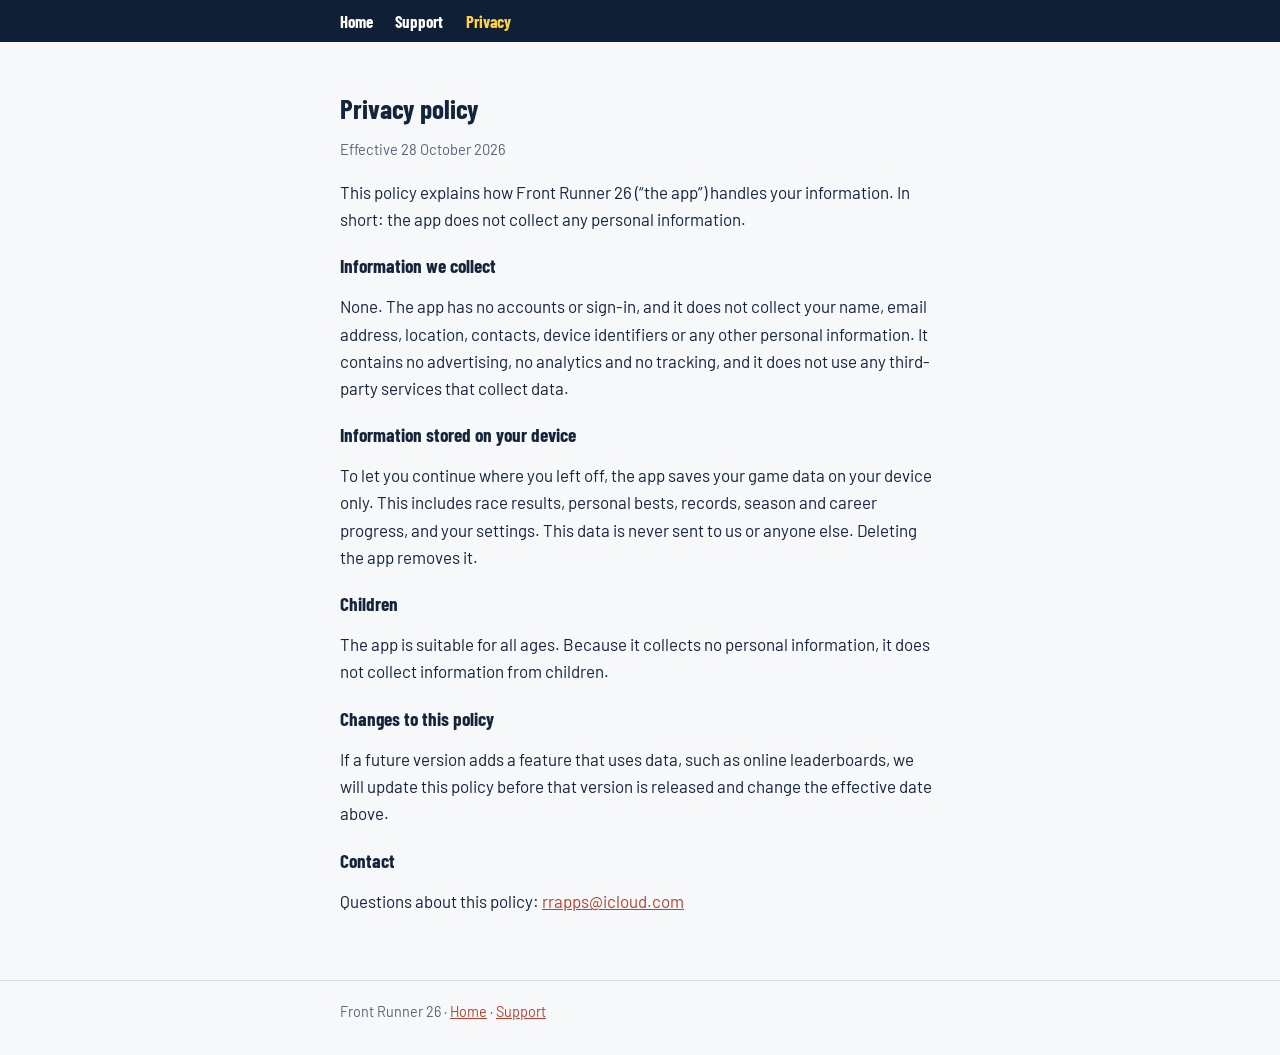
==== privacy.html @ e6a7a44d "Add files via upload" ====
<!doctype html>
<html lang="en-GB">
<head>
<meta charset="utf-8">
<meta name="viewport" content="width=device-width, initial-scale=1">
<title>Privacy policy: Front Runner 26</title>
<link rel="preconnect" href="https://fonts.googleapis.com"><link rel="preconnect" href="https://fonts.gstatic.com" crossorigin>
<link href="https://fonts.googleapis.com/css2?family=Barlow:wght@400;600&family=Barlow+Condensed:wght@700;800&display=swap" rel="stylesheet">
<link rel="stylesheet" href="style.css">
</head>
<body>
<nav aria-label="Site"><div class="wrap"><a href="./">Home</a><a href="support.html">Support</a><a href="privacy.html" aria-current="page">Privacy</a></div></nav>
<main><div class="wrap">
  <h2>Privacy policy</h2>
  <p class="meta">Effective 28 October 2026</p>
  <p>This policy explains how Front Runner 26 (“the app”) handles your information. In short: the app does not collect any personal information.</p>

  <h3>Information we collect</h3>
  <p>None. The app has no accounts or sign-in, and it does not collect your name, email address, location, contacts, device identifiers or any other personal information. It contains no advertising, no analytics and no tracking, and it does not use any third-party services that collect data.</p>

  <h3>Information stored on your device</h3>
  <p>To let you continue where you left off, the app saves your game data on your device only. This includes race results, personal bests, records, season and career progress, and your settings. This data is never sent to us or anyone else. Deleting the app removes it.</p>

  <h3>Children</h3>
  <p>The app is suitable for all ages. Because it collects no personal information, it does not collect information from children.</p>

  <h3>Changes to this policy</h3>
  <p>If a future version adds a feature that uses data, such as online leaderboards, we will update this policy before that version is released and change the effective date above.</p>

  <h3>Contact</h3>
  <p>Questions about this policy: <a href="mailto:rrapps@icloud.com">rrapps@icloud.com</a></p>
</div></main>
<footer><div class="wrap">Front Runner 26 · <a href="./">Home</a> · <a href="support.html">Support</a></div></footer>
</body>
</html>
---- style.css ----
/* Front Runner 26: shared styles for the website */
:root{
  --night:#0e1f36; --track:#b8402f; --lane:#f7f7f2; --line:#ffffff; --gold:#ffd23f; --ink:#14243b; --muted:#56657a; --paper:#f7f8fa; --rule:#d9dee6;
  color-scheme:light;
}
@media (prefers-color-scheme:dark){ :root{ --ink:#e8eef6; --muted:#a3b1c4; --paper:#0e1f36; --rule:#2a3d5a; color-scheme:dark; } }
*{box-sizing:border-box}
html{-webkit-text-size-adjust:100%}
body{margin:0;background:var(--paper);color:var(--ink);font:400 1.06rem/1.6 "Barlow",system-ui,-apple-system,"Segoe UI",Roboto,sans-serif}
a{color:var(--track)} @media (prefers-color-scheme:dark){ a{color:var(--gold)} }
a:focus-visible{outline:3px solid var(--gold);outline-offset:2px;border-radius:3px}
.wrap{max-width:40rem;margin:0 auto;padding:0 1.25rem}
h1,h2,h3{font-family:"Barlow Condensed","Arial Narrow",sans-serif;line-height:1.1;margin:0}
h2{font-size:1.7rem;font-weight:700;margin:2.2rem 0 .5rem}
h3{font-size:1.2rem;font-weight:700;margin:1.4rem 0 .3rem}
p,li{max-width:62ch}
/* the track: eight lanes with the title painted across them */
.track{position:relative;background:var(--track);color:var(--line);padding:2.4rem 0 2rem;overflow:hidden}
.track::before{content:"";position:absolute;inset:0;background:repeating-linear-gradient(180deg,transparent 0,transparent calc(12.5% - 2px),rgba(255,255,255,.85) calc(12.5% - 2px),rgba(255,255,255,.85) 12.5%);pointer-events:none}
.track::after{content:"";position:absolute;top:0;bottom:0;right:12%;width:14px;background:repeating-linear-gradient(180deg,#fff 0 14px,#111 14px 28px);opacity:.9}
.lanes{position:absolute;left:.6rem;top:0;bottom:0;display:flex;flex-direction:column;justify-content:space-around;font:700 .85rem "Barlow Condensed",sans-serif;opacity:.9}
.track .wrap{position:relative}
.title{font-size:clamp(3.2rem,15vw,6.4rem);font-weight:800;letter-spacing:.01em;line-height:.9;text-shadow:0 2px 0 rgba(0,0,0,.18)}
.title span{display:block;color:var(--gold)}
.strap{font:600 1.15rem/1.4 "Barlow",sans-serif;margin:.9rem 0 0;max-width:30ch}
nav{background:var(--night);}
nav .wrap{display:flex;gap:1.4rem;padding-top:.7rem;padding-bottom:.7rem}
nav a{color:#fff;text-decoration:none;font:700 1.05rem "Barlow Condensed",sans-serif}
nav a[aria-current]{color:var(--gold)}
main{padding:1rem 0 3rem}
.events{display:grid;grid-template-columns:repeat(auto-fit,minmax(9.5rem,1fr));gap:.6rem;padding:0;list-style:none;margin:.8rem 0 0}
.events li{border-left:4px solid var(--track);padding:.25rem 0 .25rem .7rem}
.events b{display:block;font:700 1.15rem "Barlow Condensed",sans-serif}
.events span{color:var(--muted);font-size:.92rem}
.soon{display:inline-block;margin-top:1.6rem;padding:.7rem 1.1rem;border:2px solid var(--ink);border-radius:10px;font:700 1.05rem "Barlow Condensed",sans-serif}
.meta{color:var(--muted);font-size:.92rem}
footer{border-top:1px solid var(--rule);padding:1.2rem 0 2rem;color:var(--muted);font-size:.9rem}
dl dt{font-weight:700;margin-top:1rem} dl dd{margin:.2rem 0 0}
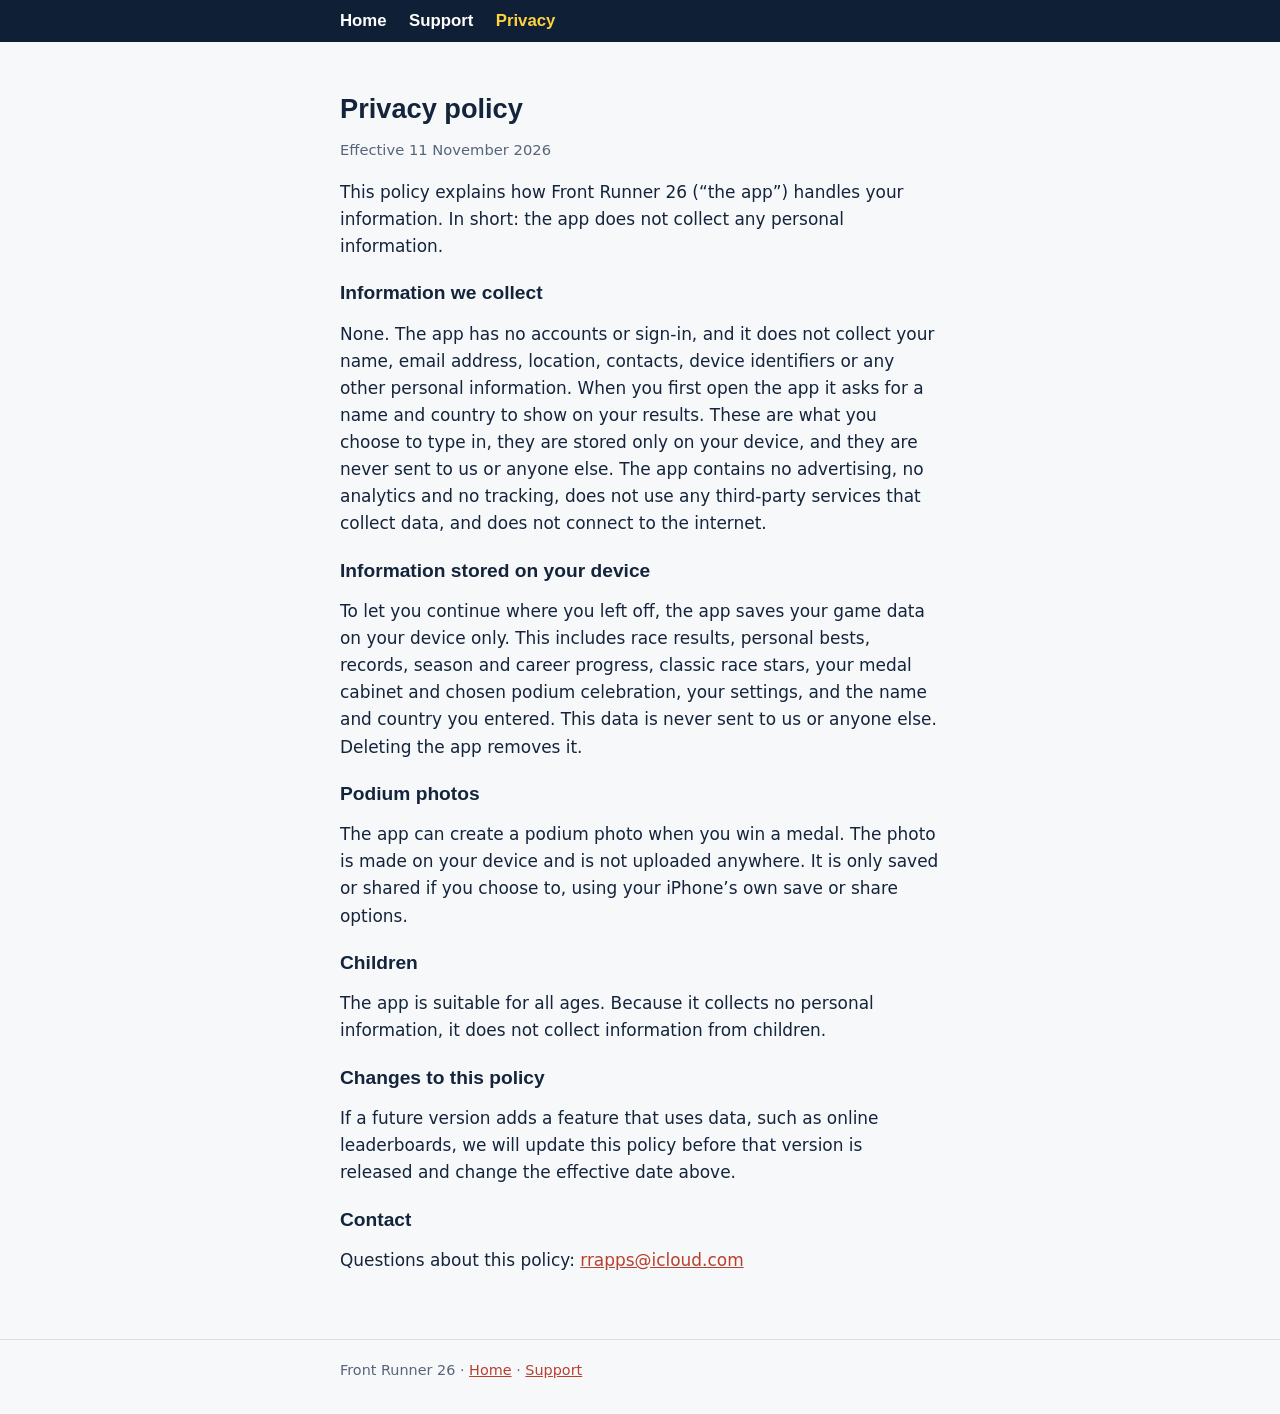
==== commit 08194743: "Add files via upload" ====
--- a/privacy.html
+++ b/privacy.html
@@ -4,22 +4,23 @@
 <meta charset="utf-8">
 <meta name="viewport" content="width=device-width, initial-scale=1">
 <title>Privacy policy: Front Runner 26</title>
-<link rel="preconnect" href="https://fonts.googleapis.com"><link rel="preconnect" href="https://fonts.gstatic.com" crossorigin>
-<link href="https://fonts.googleapis.com/css2?family=Barlow:wght@400;600&family=Barlow+Condensed:wght@700;800&display=swap" rel="stylesheet">
 <link rel="stylesheet" href="style.css">
 </head>
 <body>
 <nav aria-label="Site"><div class="wrap"><a href="./">Home</a><a href="support.html">Support</a><a href="privacy.html" aria-current="page">Privacy</a></div></nav>
 <main><div class="wrap">
   <h2>Privacy policy</h2>
-  <p class="meta">Effective 28 October 2026</p>
-  <p>This policy explains how Front Runner 26 (“the app”) handles your information. In short: the app does not collect any personal information.</p>
+  <p class="meta">Effective 11 November 2026</p>
+  <p>This policy explains how Front Runner 26 (&ldquo;the app&rdquo;) handles your information. In short: the app does not collect any personal information.</p>
 
   <h3>Information we collect</h3>
-  <p>None. The app has no accounts or sign-in, and it does not collect your name, email address, location, contacts, device identifiers or any other personal information. It contains no advertising, no analytics and no tracking, and it does not use any third-party services that collect data.</p>
+  <p>None. The app has no accounts or sign-in, and it does not collect your name, email address, location, contacts, device identifiers or any other personal information. When you first open the app it asks for a name and country to show on your results. These are what you choose to type in, they are stored only on your device, and they are never sent to us or anyone else. The app contains no advertising, no analytics and no tracking, does not use any third-party services that collect data, and does not connect to the internet.</p>
 
   <h3>Information stored on your device</h3>
-  <p>To let you continue where you left off, the app saves your game data on your device only. This includes race results, personal bests, records, season and career progress, and your settings. This data is never sent to us or anyone else. Deleting the app removes it.</p>
+  <p>To let you continue where you left off, the app saves your game data on your device only. This includes race results, personal bests, records, season and career progress, classic race stars, your medal cabinet and chosen podium celebration, your settings, and the name and country you entered. This data is never sent to us or anyone else. Deleting the app removes it.</p>
+
+  <h3>Podium photos</h3>
+  <p>The app can create a podium photo when you win a medal. The photo is made on your device and is not uploaded anywhere. It is only saved or shared if you choose to, using your iPhone&rsquo;s own save or share options.</p>
 
   <h3>Children</h3>
   <p>The app is suitable for all ages. Because it collects no personal information, it does not collect information from children.</p>
--- a/style.css
+++ b/style.css
@@ -1,3 +1,4 @@
+/* Front Runner 26 website - built-in fonts only (no web fonts), so visiting the site sends nothing to third parties */
 /* Front Runner 26: shared styles for the website */
 :root{
   --night:#0e1f36; --track:#b8402f; --lane:#f7f7f2; --line:#ffffff; --gold:#ffd23f; --ink:#14243b; --muted:#56657a; --paper:#f7f8fa; --rule:#d9dee6;
@@ -6,11 +7,11 @@
 @media (prefers-color-scheme:dark){ :root{ --ink:#e8eef6; --muted:#a3b1c4; --paper:#0e1f36; --rule:#2a3d5a; color-scheme:dark; } }
 *{box-sizing:border-box}
 html{-webkit-text-size-adjust:100%}
-body{margin:0;background:var(--paper);color:var(--ink);font:400 1.06rem/1.6 "Barlow",system-ui,-apple-system,"Segoe UI",Roboto,sans-serif}
+body{margin:0;background:var(--paper);color:var(--ink);font:400 1.06rem/1.6 "Avenir Next",system-ui,-apple-system,"Segoe UI",Roboto,sans-serif}
 a{color:var(--track)} @media (prefers-color-scheme:dark){ a{color:var(--gold)} }
 a:focus-visible{outline:3px solid var(--gold);outline-offset:2px;border-radius:3px}
 .wrap{max-width:40rem;margin:0 auto;padding:0 1.25rem}
-h1,h2,h3{font-family:"Barlow Condensed","Arial Narrow",sans-serif;line-height:1.1;margin:0}
+h1,h2,h3{font-family:"Avenir Next Condensed","Barlow Condensed","Roboto Condensed","Arial Narrow",sans-serif;line-height:1.1;margin:0}
 h2{font-size:1.7rem;font-weight:700;margin:2.2rem 0 .5rem}
 h3{font-size:1.2rem;font-weight:700;margin:1.4rem 0 .3rem}
 p,li{max-width:62ch}
@@ -18,21 +19,27 @@
 .track{position:relative;background:var(--track);color:var(--line);padding:2.4rem 0 2rem;overflow:hidden}
 .track::before{content:"";position:absolute;inset:0;background:repeating-linear-gradient(180deg,transparent 0,transparent calc(12.5% - 2px),rgba(255,255,255,.85) calc(12.5% - 2px),rgba(255,255,255,.85) 12.5%);pointer-events:none}
 .track::after{content:"";position:absolute;top:0;bottom:0;right:12%;width:14px;background:repeating-linear-gradient(180deg,#fff 0 14px,#111 14px 28px);opacity:.9}
-.lanes{position:absolute;left:.6rem;top:0;bottom:0;display:flex;flex-direction:column;justify-content:space-around;font:700 .85rem "Barlow Condensed",sans-serif;opacity:.9}
+.lanes{position:absolute;left:.6rem;top:0;bottom:0;display:flex;flex-direction:column;justify-content:space-around;font:700 .85rem "Avenir Next Condensed","Barlow Condensed","Roboto Condensed","Arial Narrow",sans-serif;opacity:.9}
 .track .wrap{position:relative}
 .title{font-size:clamp(3.2rem,15vw,6.4rem);font-weight:800;letter-spacing:.01em;line-height:.9;text-shadow:0 2px 0 rgba(0,0,0,.18)}
 .title span{display:block;color:var(--gold)}
-.strap{font:600 1.15rem/1.4 "Barlow",sans-serif;margin:.9rem 0 0;max-width:30ch}
+.strap{font:600 1.15rem/1.4 "Avenir Next",system-ui,-apple-system,"Segoe UI",Roboto,sans-serif;margin:.9rem 0 0;max-width:30ch}
 nav{background:var(--night);}
 nav .wrap{display:flex;gap:1.4rem;padding-top:.7rem;padding-bottom:.7rem}
-nav a{color:#fff;text-decoration:none;font:700 1.05rem "Barlow Condensed",sans-serif}
+nav a{color:#fff;text-decoration:none;font:700 1.05rem "Avenir Next Condensed","Barlow Condensed","Roboto Condensed","Arial Narrow",sans-serif}
 nav a[aria-current]{color:var(--gold)}
 main{padding:1rem 0 3rem}
 .events{display:grid;grid-template-columns:repeat(auto-fit,minmax(9.5rem,1fr));gap:.6rem;padding:0;list-style:none;margin:.8rem 0 0}
 .events li{border-left:4px solid var(--track);padding:.25rem 0 .25rem .7rem}
-.events b{display:block;font:700 1.15rem "Barlow Condensed",sans-serif}
+.events b{display:block;font:700 1.15rem "Avenir Next Condensed","Barlow Condensed","Roboto Condensed","Arial Narrow",sans-serif}
 .events span{color:var(--muted);font-size:.92rem}
-.soon{display:inline-block;margin-top:1.6rem;padding:.7rem 1.1rem;border:2px solid var(--ink);border-radius:10px;font:700 1.05rem "Barlow Condensed",sans-serif}
+.soon{display:inline-block;margin-top:1.6rem;padding:.7rem 1.1rem;border:2px solid var(--ink);border-radius:10px;font:700 1.05rem "Avenir Next Condensed","Barlow Condensed","Roboto Condensed","Arial Narrow",sans-serif}
 .meta{color:var(--muted);font-size:.92rem}
 footer{border-top:1px solid var(--rule);padding:1.2rem 0 2rem;color:var(--muted);font-size:.9rem}
 dl dt{font-weight:700;margin-top:1rem} dl dd{margin:.2rem 0 0}
+
+.store{text-decoration:none;color:var(--ink)}
+.store:hover,.store:focus-visible{background:var(--ink);color:var(--paper)}
+
+/* keep the header text clear of the chequered finish line on the right */
+.track .wrap{padding-right:3.4rem}
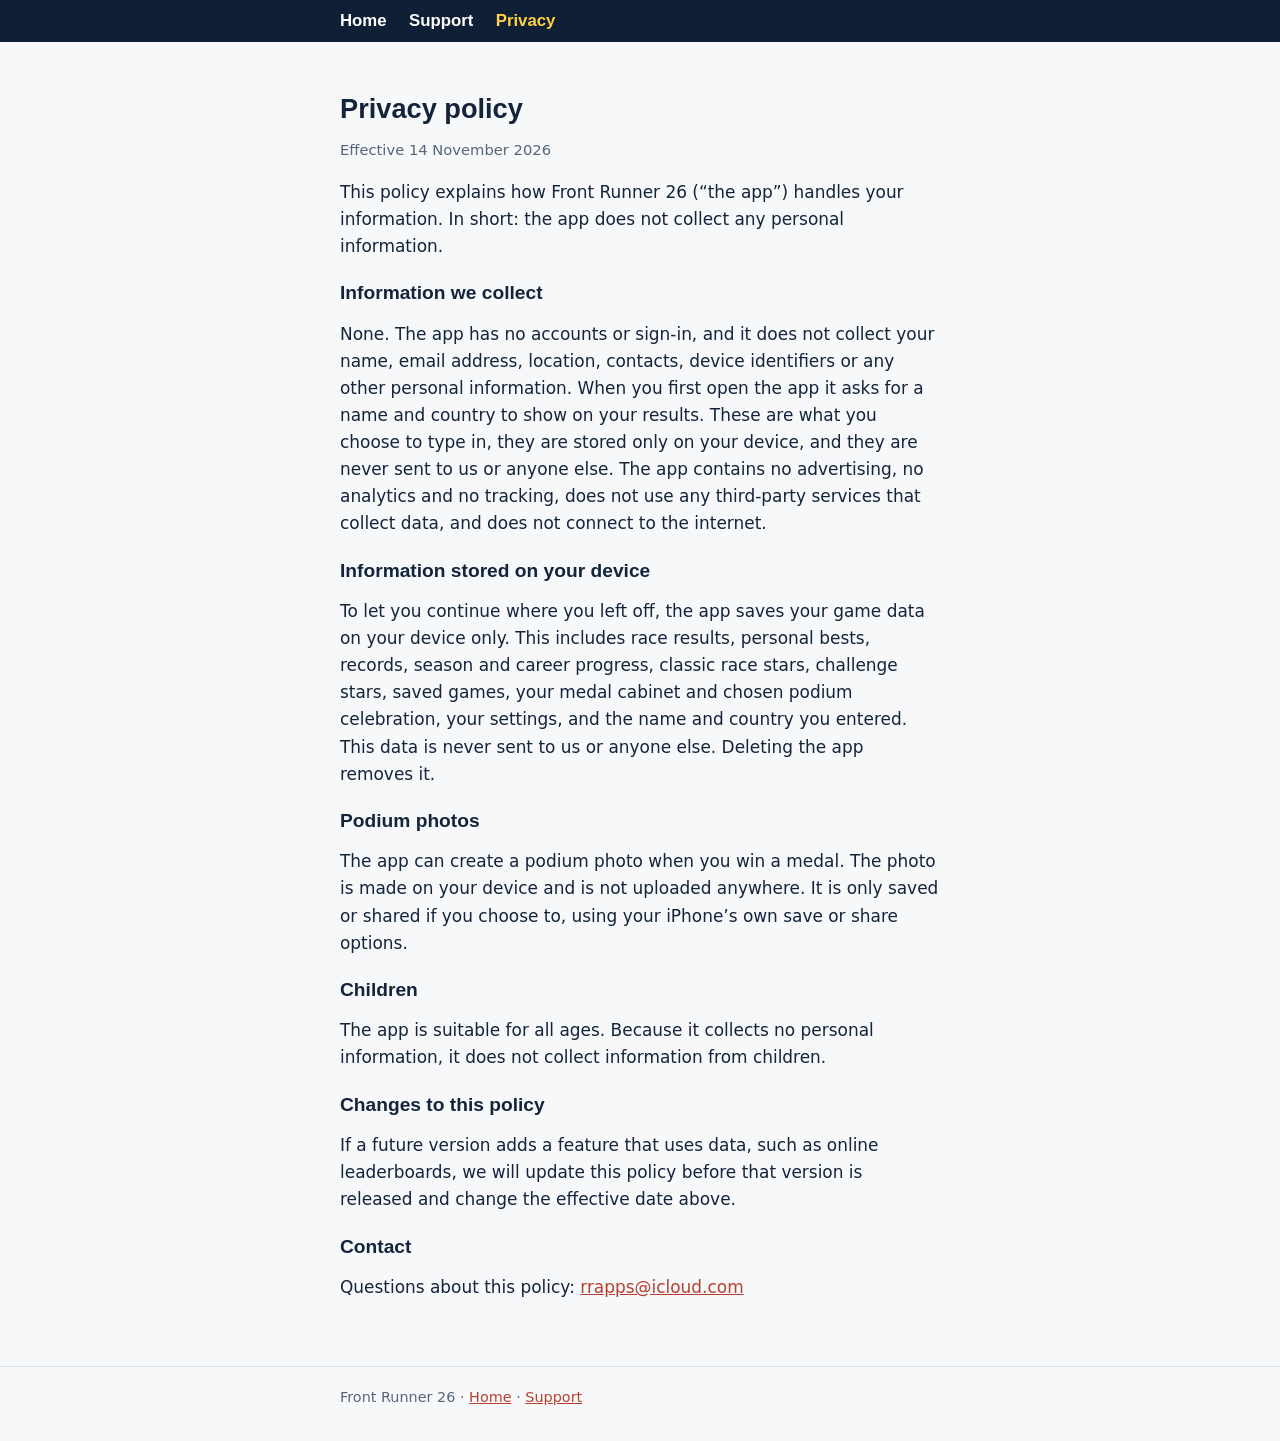
==== commit e94df5db: "Add files via upload" ====
--- a/privacy.html
+++ b/privacy.html
@@ -10,14 +10,14 @@
 <nav aria-label="Site"><div class="wrap"><a href="./">Home</a><a href="support.html">Support</a><a href="privacy.html" aria-current="page">Privacy</a></div></nav>
 <main><div class="wrap">
   <h2>Privacy policy</h2>
-  <p class="meta">Effective 11 November 2026</p>
+  <p class="meta">Effective 14 November 2026</p>
   <p>This policy explains how Front Runner 26 (&ldquo;the app&rdquo;) handles your information. In short: the app does not collect any personal information.</p>
 
   <h3>Information we collect</h3>
   <p>None. The app has no accounts or sign-in, and it does not collect your name, email address, location, contacts, device identifiers or any other personal information. When you first open the app it asks for a name and country to show on your results. These are what you choose to type in, they are stored only on your device, and they are never sent to us or anyone else. The app contains no advertising, no analytics and no tracking, does not use any third-party services that collect data, and does not connect to the internet.</p>
 
   <h3>Information stored on your device</h3>
-  <p>To let you continue where you left off, the app saves your game data on your device only. This includes race results, personal bests, records, season and career progress, classic race stars, your medal cabinet and chosen podium celebration, your settings, and the name and country you entered. This data is never sent to us or anyone else. Deleting the app removes it.</p>
+  <p>To let you continue where you left off, the app saves your game data on your device only. This includes race results, personal bests, records, season and career progress, classic race stars, challenge stars, saved games, your medal cabinet and chosen podium celebration, your settings, and the name and country you entered. This data is never sent to us or anyone else. Deleting the app removes it.</p>
 
   <h3>Podium photos</h3>
   <p>The app can create a podium photo when you win a medal. The photo is made on your device and is not uploaded anywhere. It is only saved or shared if you choose to, using your iPhone&rsquo;s own save or share options.</p>
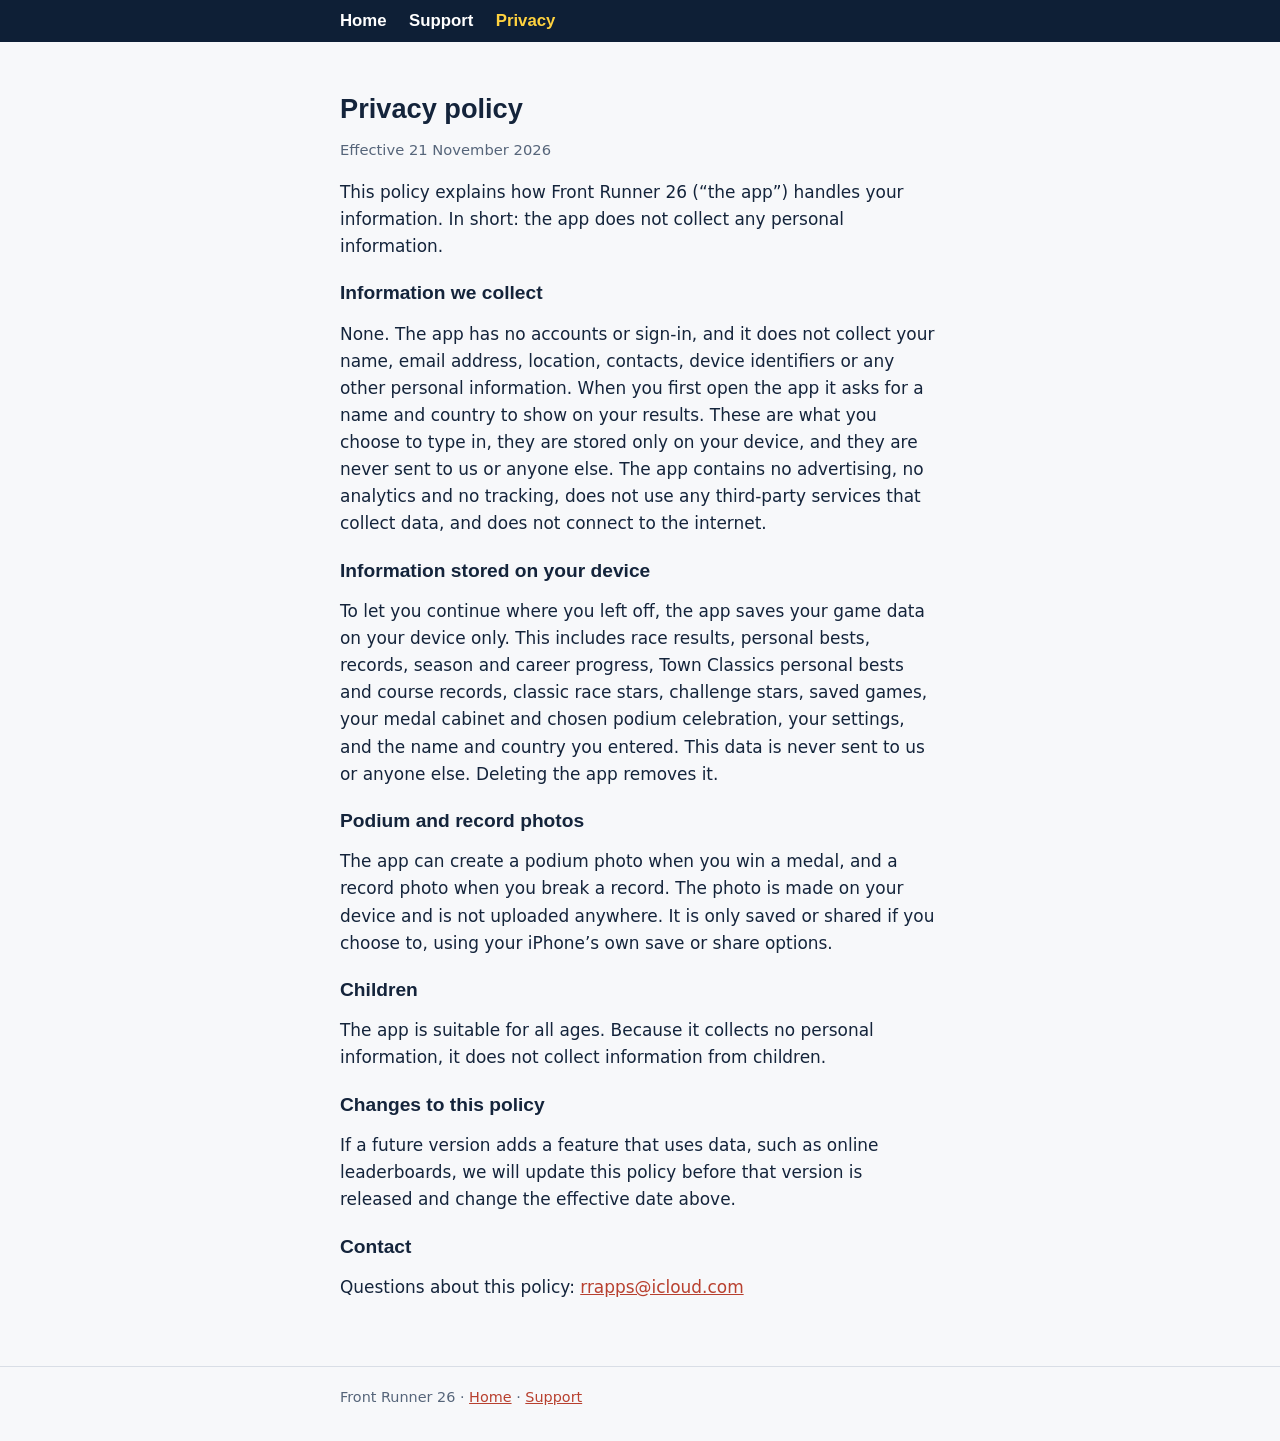
==== commit baafcb8f: "Add files via upload" ====
--- a/privacy.html
+++ b/privacy.html
@@ -10,17 +10,17 @@
 <nav aria-label="Site"><div class="wrap"><a href="./">Home</a><a href="support.html">Support</a><a href="privacy.html" aria-current="page">Privacy</a></div></nav>
 <main><div class="wrap">
   <h2>Privacy policy</h2>
-  <p class="meta">Effective 14 November 2026</p>
+  <p class="meta">Effective 21 November 2026</p>
   <p>This policy explains how Front Runner 26 (&ldquo;the app&rdquo;) handles your information. In short: the app does not collect any personal information.</p>
 
   <h3>Information we collect</h3>
   <p>None. The app has no accounts or sign-in, and it does not collect your name, email address, location, contacts, device identifiers or any other personal information. When you first open the app it asks for a name and country to show on your results. These are what you choose to type in, they are stored only on your device, and they are never sent to us or anyone else. The app contains no advertising, no analytics and no tracking, does not use any third-party services that collect data, and does not connect to the internet.</p>
 
   <h3>Information stored on your device</h3>
-  <p>To let you continue where you left off, the app saves your game data on your device only. This includes race results, personal bests, records, season and career progress, classic race stars, challenge stars, saved games, your medal cabinet and chosen podium celebration, your settings, and the name and country you entered. This data is never sent to us or anyone else. Deleting the app removes it.</p>
+  <p>To let you continue where you left off, the app saves your game data on your device only. This includes race results, personal bests, records, season and career progress, Town Classics personal bests and course records, classic race stars, challenge stars, saved games, your medal cabinet and chosen podium celebration, your settings, and the name and country you entered. This data is never sent to us or anyone else. Deleting the app removes it.</p>
 
-  <h3>Podium photos</h3>
-  <p>The app can create a podium photo when you win a medal. The photo is made on your device and is not uploaded anywhere. It is only saved or shared if you choose to, using your iPhone&rsquo;s own save or share options.</p>
+  <h3>Podium and record photos</h3>
+  <p>The app can create a podium photo when you win a medal, and a record photo when you break a record. The photo is made on your device and is not uploaded anywhere. It is only saved or shared if you choose to, using your iPhone&rsquo;s own save or share options.</p>
 
   <h3>Children</h3>
   <p>The app is suitable for all ages. Because it collects no personal information, it does not collect information from children.</p>
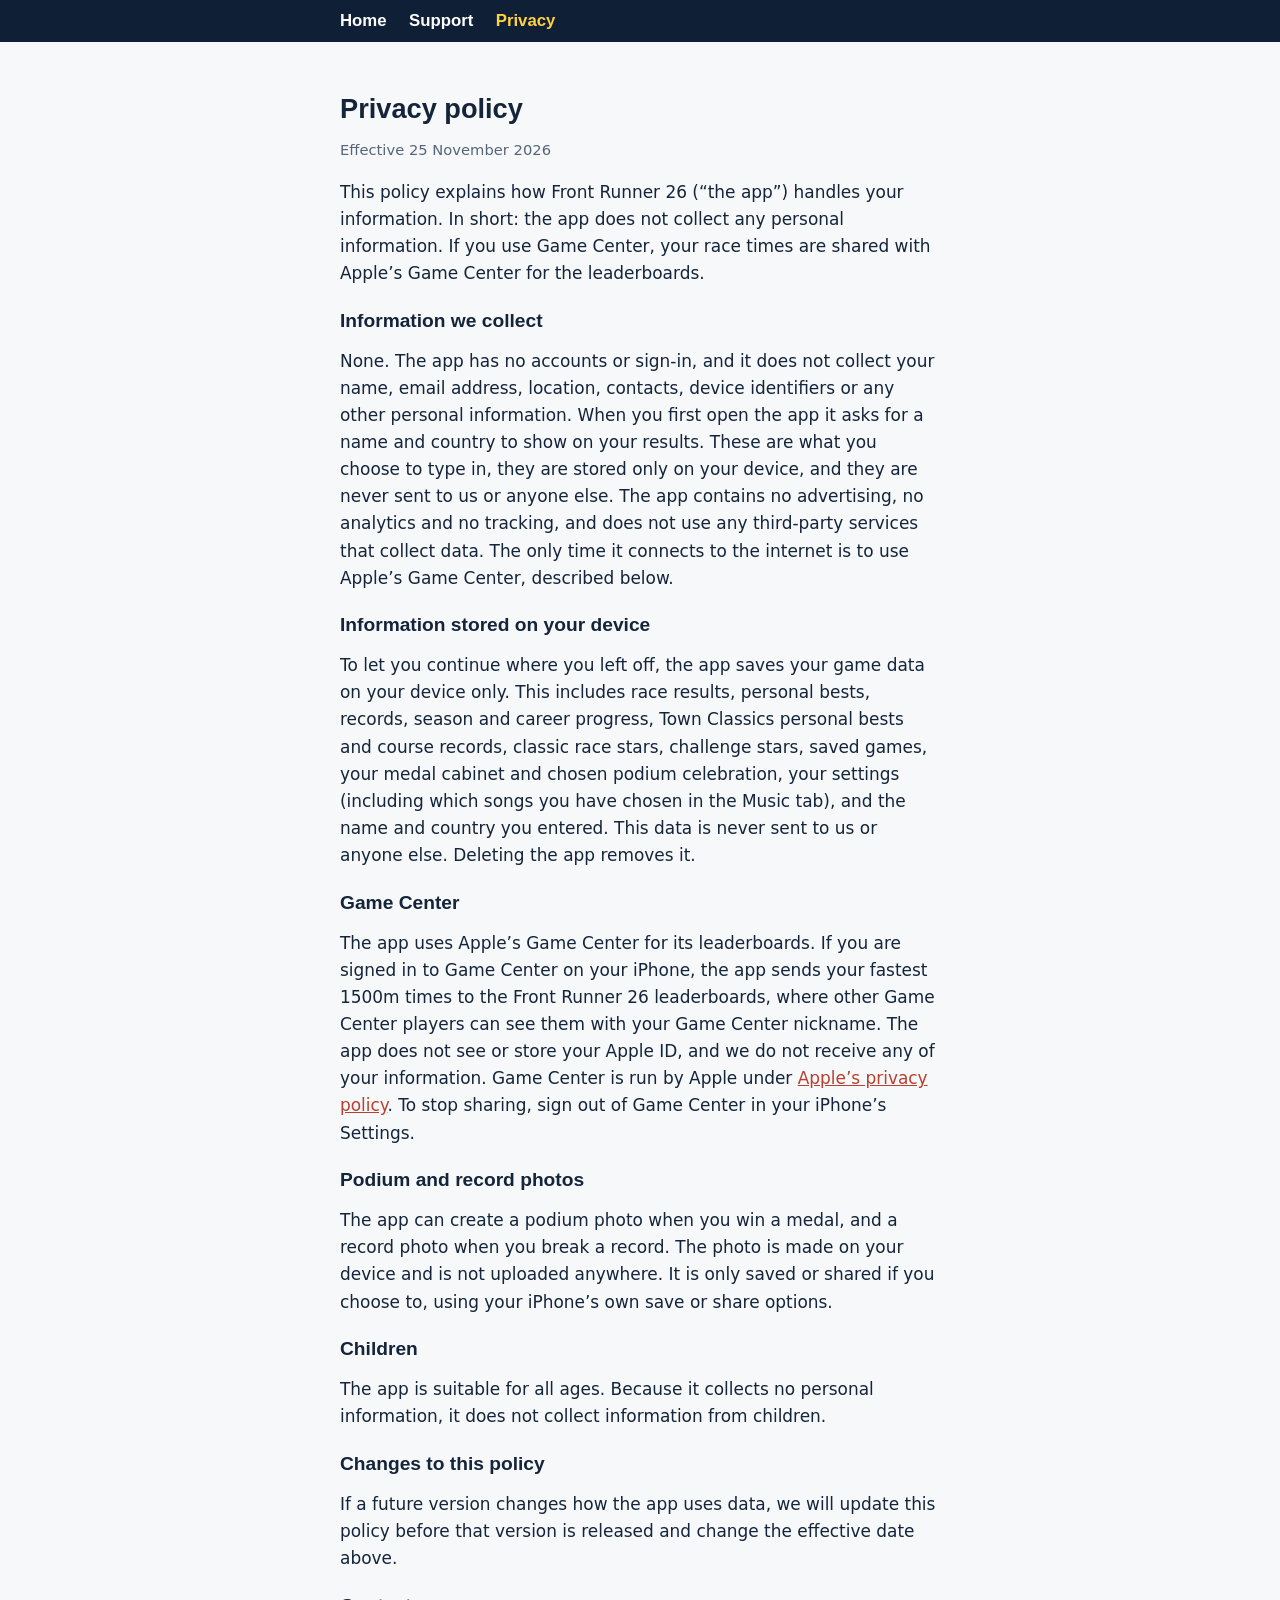
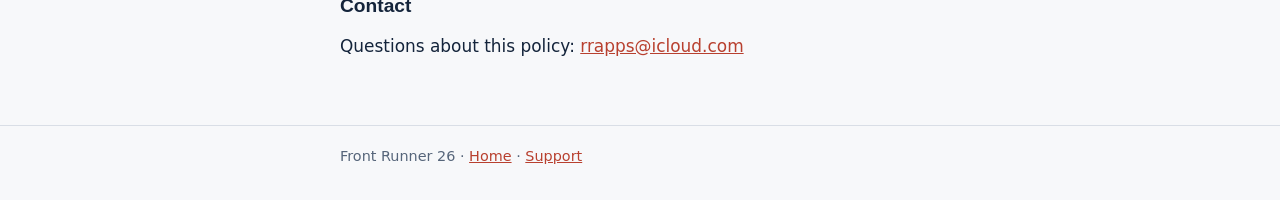
==== commit 6102b990: "Add files via upload" ====
--- a/privacy.html
+++ b/privacy.html
@@ -10,14 +10,17 @@
 <nav aria-label="Site"><div class="wrap"><a href="./">Home</a><a href="support.html">Support</a><a href="privacy.html" aria-current="page">Privacy</a></div></nav>
 <main><div class="wrap">
   <h2>Privacy policy</h2>
-  <p class="meta">Effective 21 November 2026</p>
-  <p>This policy explains how Front Runner 26 (&ldquo;the app&rdquo;) handles your information. In short: the app does not collect any personal information.</p>
+  <p class="meta">Effective 25 November 2026</p>
+  <p>This policy explains how Front Runner 26 (&ldquo;the app&rdquo;) handles your information. In short: the app does not collect any personal information. If you use Game Center, your race times are shared with Apple&rsquo;s Game Center for the leaderboards.</p>
 
   <h3>Information we collect</h3>
-  <p>None. The app has no accounts or sign-in, and it does not collect your name, email address, location, contacts, device identifiers or any other personal information. When you first open the app it asks for a name and country to show on your results. These are what you choose to type in, they are stored only on your device, and they are never sent to us or anyone else. The app contains no advertising, no analytics and no tracking, does not use any third-party services that collect data, and does not connect to the internet.</p>
+  <p>None. The app has no accounts or sign-in, and it does not collect your name, email address, location, contacts, device identifiers or any other personal information. When you first open the app it asks for a name and country to show on your results. These are what you choose to type in, they are stored only on your device, and they are never sent to us or anyone else. The app contains no advertising, no analytics and no tracking, and does not use any third-party services that collect data. The only time it connects to the internet is to use Apple&rsquo;s Game Center, described below.</p>
 
   <h3>Information stored on your device</h3>
-  <p>To let you continue where you left off, the app saves your game data on your device only. This includes race results, personal bests, records, season and career progress, Town Classics personal bests and course records, classic race stars, challenge stars, saved games, your medal cabinet and chosen podium celebration, your settings, and the name and country you entered. This data is never sent to us or anyone else. Deleting the app removes it.</p>
+  <p>To let you continue where you left off, the app saves your game data on your device only. This includes race results, personal bests, records, season and career progress, Town Classics personal bests and course records, classic race stars, challenge stars, saved games, your medal cabinet and chosen podium celebration, your settings (including which songs you have chosen in the Music tab), and the name and country you entered. This data is never sent to us or anyone else. Deleting the app removes it.</p>
+
+  <h3>Game Center</h3>
+  <p>The app uses Apple&rsquo;s Game Center for its leaderboards. If you are signed in to Game Center on your iPhone, the app sends your fastest 1500m times to the Front Runner 26 leaderboards, where other Game Center players can see them with your Game Center nickname. The app does not see or store your Apple ID, and we do not receive any of your information. Game Center is run by Apple under <a href="https://www.apple.com/legal/privacy/">Apple&rsquo;s privacy policy</a>. To stop sharing, sign out of Game Center in your iPhone&rsquo;s Settings.</p>
 
   <h3>Podium and record photos</h3>
   <p>The app can create a podium photo when you win a medal, and a record photo when you break a record. The photo is made on your device and is not uploaded anywhere. It is only saved or shared if you choose to, using your iPhone&rsquo;s own save or share options.</p>
@@ -26,7 +29,7 @@
   <p>The app is suitable for all ages. Because it collects no personal information, it does not collect information from children.</p>
 
   <h3>Changes to this policy</h3>
-  <p>If a future version adds a feature that uses data, such as online leaderboards, we will update this policy before that version is released and change the effective date above.</p>
+  <p>If a future version changes how the app uses data, we will update this policy before that version is released and change the effective date above.</p>
 
   <h3>Contact</h3>
   <p>Questions about this policy: <a href="mailto:rrapps@icloud.com">rrapps@icloud.com</a></p>
